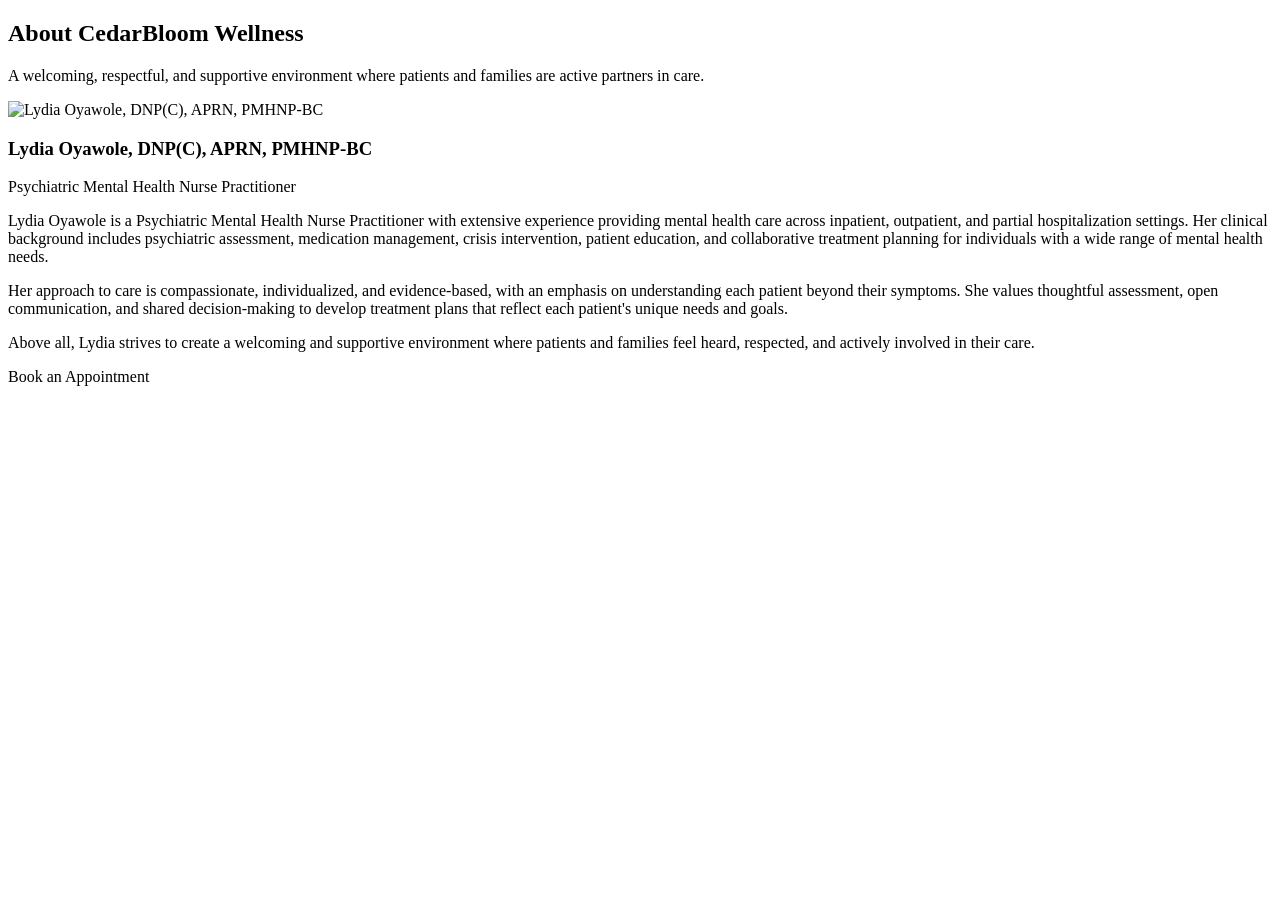
==== about.html @ a6589e0d "Add files via upload" ====
<!DOCTYPE html>
<html lang="en">
<head>
<meta charset="UTF-8">
<meta name="viewport" content="width=device-width, initial-scale=1">
<title>About | CedarBloom Wellness</title>
<meta name="description" content="Meet Lydia Oyawole, DNP(C), APRN, PMHNP-BC, psychiatric mental health nurse practitioner at CedarBloom Wellness.">
<link rel="icon" href="assets/favicon.ico?v=5" sizes="any">
<link rel="icon" type="image/png" sizes="32x32" href="assets/favicon-32.png?v=5">
<link rel="apple-touch-icon" href="assets/apple-touch-icon.png?v=5">
<link rel="preload" as="image" href="assets/logo-full.png">
<link rel="stylesheet" href="css/style.css?v=5">
</head>
<body>
<div id="site-header"></div>
<script src="js/script.js?v=5"></script>

<main>
<section>
  <div class="wrap">
    <h2 class="section-title">About CedarBloom Wellness</h2>
    <p class="section-sub">A welcoming, respectful, and supportive environment where patients and families are active partners in care.</p>
    <div class="provider big">
      <img class="photo" src="assets/lydia.jpg" alt="Lydia Oyawole, DNP(C), APRN, PMHNP-BC">
      <div class="bio">
        <h3>Lydia Oyawole, DNP(C), APRN, PMHNP-BC</h3>
        <div class="role">Psychiatric Mental Health Nurse Practitioner</div>
        <p>Lydia Oyawole is a Psychiatric Mental Health Nurse Practitioner with extensive experience providing mental health care across inpatient, outpatient, and partial hospitalization settings. Her clinical background includes psychiatric assessment, medication management, crisis intervention, patient education, and collaborative treatment planning for individuals with a wide range of mental health needs.</p>
        <p>Her approach to care is compassionate, individualized, and evidence-based, with an emphasis on understanding each patient beyond their symptoms. She values thoughtful assessment, open communication, and shared decision-making to develop treatment plans that reflect each patient's unique needs and goals.</p>
        <p>Above all, Lydia strives to create a welcoming and supportive environment where patients and families feel heard, respected, and actively involved in their care.</p>
        <a class="cta" data-link="book">Book an Appointment</a>
      </div>
    </div>
  </div>
</section>
</main>

<div id="site-footer"></div>
</body>
</html>
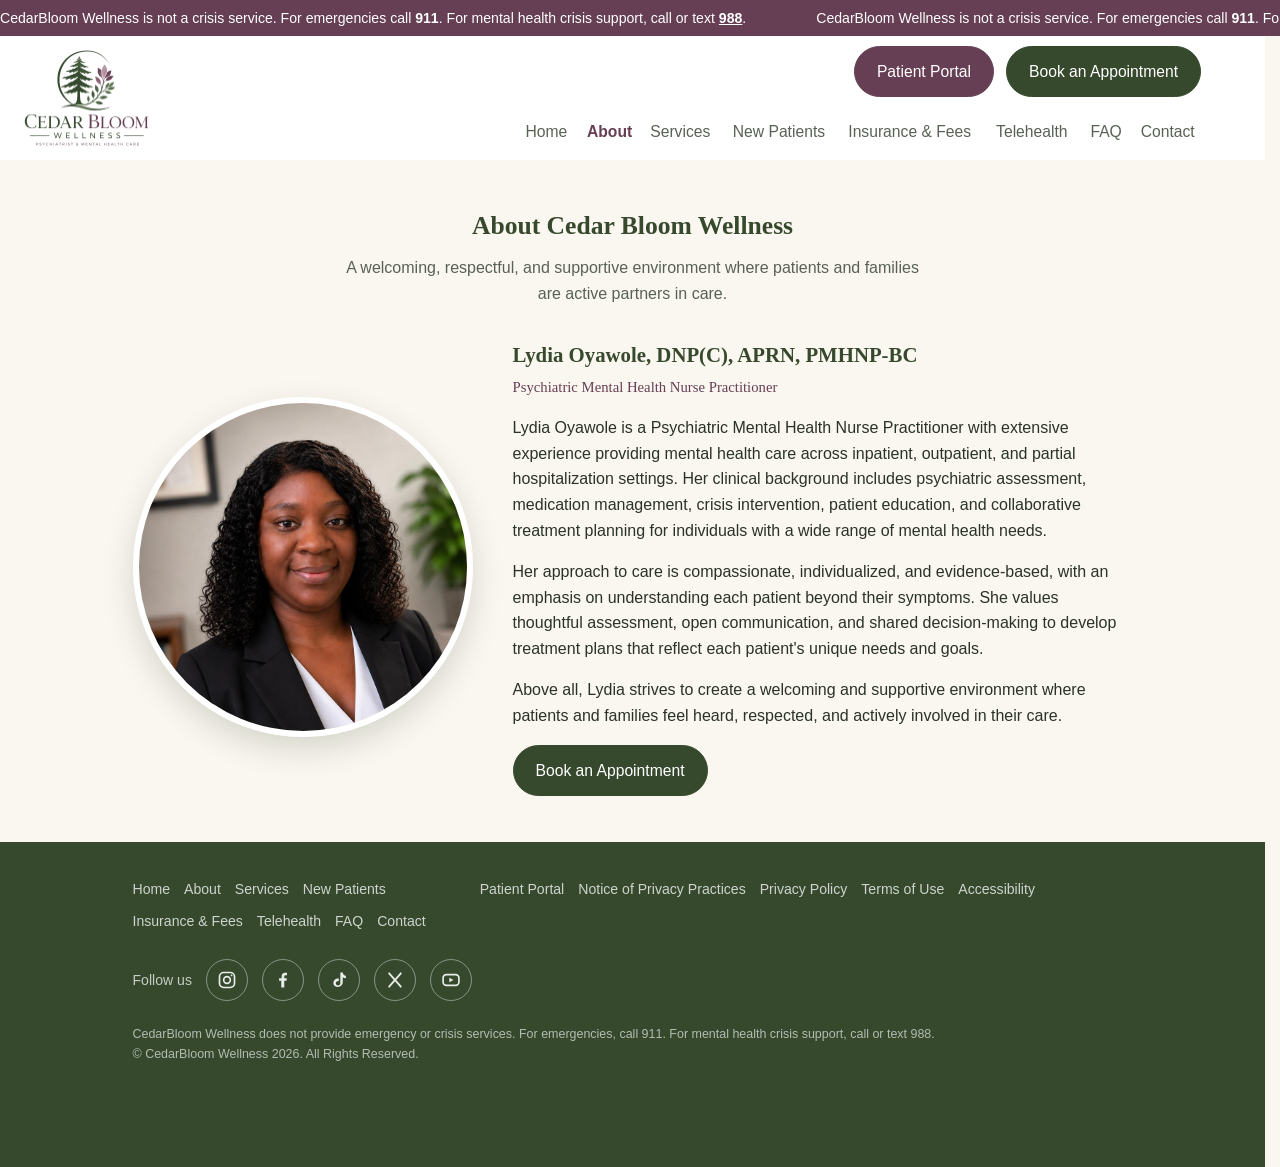
==== commit e59621eb: "Fix title and meta description for Cedar Bloom" ====
--- a/about.html
+++ b/about.html
@@ -3,22 +3,22 @@
 <head>
 <meta charset="UTF-8">
 <meta name="viewport" content="width=device-width, initial-scale=1">
-<title>About | CedarBloom Wellness</title>
-<meta name="description" content="Meet Lydia Oyawole, DNP(C), APRN, PMHNP-BC, psychiatric mental health nurse practitioner at CedarBloom Wellness.">
+<title>About | Cedar Bloom Wellness</title>
+<meta name="description" content="Meet Lydia Oyawole, DNP(C), APRN, PMHNP-BC, psychiatric mental health nurse practitioner at Cedar Bloom Wellness.">
 <link rel="icon" href="assets/favicon.ico?v=5" sizes="any">
 <link rel="icon" type="image/png" sizes="32x32" href="assets/favicon-32.png?v=5">
 <link rel="apple-touch-icon" href="assets/apple-touch-icon.png?v=5">
 <link rel="preload" as="image" href="assets/logo-full.png">
-<link rel="stylesheet" href="css/style.css?v=5">
+<link rel="stylesheet" href="css/style.css?v=7">
 </head>
 <body>
 <div id="site-header"></div>
-<script src="js/script.js?v=5"></script>
+<script src="js/script.js?v=7"></script>
 
 <main>
 <section>
   <div class="wrap">
-    <h2 class="section-title">About CedarBloom Wellness</h2>
+    <h2 class="section-title">About Cedar Bloom Wellness</h2>
     <p class="section-sub">A welcoming, respectful, and supportive environment where patients and families are active partners in care.</p>
     <div class="provider big">
       <img class="photo" src="assets/lydia.jpg" alt="Lydia Oyawole, DNP(C), APRN, PMHNP-BC">
--- a/css/style.css
+++ b/css/style.css
@@ -0,0 +1,277 @@
+/* ===== CedarBloom Wellness | main stylesheet ===== */
+:root{
+  --green-dark:#36492d; --green:#576f4b; --sage:#a9bb9d; --plum:#663f54; --plum-light:#b793a5;
+  --cream:#faf6f0; --paper:#fff; --ink:#2a3328; --ink-soft:#586254; --line:#e3dfd6; --radius:14px;
+  --serif:Georgia,'Iowan Old Style',serif;
+  --sans:-apple-system,BlinkMacSystemFont,'Segoe UI',Roboto,sans-serif;
+}
+*{box-sizing:border-box}
+html{scroll-behavior:smooth}
+body{margin:0;background:var(--cream);color:var(--ink);font-family:var(--serif);line-height:1.6}
+img{max-width:100%;display:block}
+h1,h2,h3{font-family:var(--serif)}
+p,li,a,button,dt,dd{font-family:var(--sans)}
+a{color:var(--green-dark)}
+.wrap{max-width:1040px;margin:0 auto;padding:0 20px}
+.center{text-align:center}
+
+/* ----- buttons ----- */
+.cta{display:inline-block;background:var(--green-dark);color:#fff!important;padding:12px 22px;border-radius:30px;font-size:.98rem;font-weight:500;text-decoration:none;white-space:nowrap;cursor:pointer;border:1px solid var(--green-dark);font-family:var(--sans);transition:transform .15s,box-shadow .15s}
+.cta:hover{transform:translateY(-1px);box-shadow:0 6px 16px rgba(54,73,45,.25)}
+.cta.plum{background:var(--plum);border-color:var(--plum)}
+.cta.outline{background:transparent;color:var(--green-dark)!important}
+.hero-ctas{display:flex;gap:14px;justify-content:center;flex-wrap:wrap;margin-bottom:18px}
+.hero-ctas.left{justify-content:flex-start}
+
+/* ----- crisis ticker (fixed on every page) + headers ----- */
+#site-header{padding-top:36px}
+.ticker{position:fixed;top:0;left:0;right:0;z-index:130;height:36px;background:var(--plum);color:#fff;overflow:hidden;white-space:nowrap;font-family:var(--sans);font-size:.88rem;font-weight:500;line-height:36px}
+.ticker-track{display:flex;width:max-content;animation:tickerLR 50s linear infinite}
+.ticker{cursor:pointer}
+.ticker:hover .ticker-track,.ticker.paused .ticker-track{animation-play-state:paused}
+.tick-group{display:flex;flex-shrink:0}
+.tick{padding:0 70px 0 0}
+.tick a{color:#fff;text-decoration:underline}
+@keyframes tickerLR{from{transform:translateX(-50%)}to{transform:translateX(0)}}
+
+/* Full header: sits in the page and scrolls away. It never changes size, so it cannot jitter. */
+header.site{position:relative;z-index:110;background:var(--paper)}
+/* Slim header: slides in from the top after the full header has scrolled out of view. */
+header.mini{position:fixed;top:36px;left:0;right:0;z-index:120;background:var(--paper);box-shadow:0 8px 24px rgba(54,73,45,.12);transform:translateY(-150%);visibility:hidden;transition:transform .3s ease,visibility 0s linear .3s}
+header.mini.show{transform:translateY(0);visibility:visible;transition-delay:0s}
+
+.nav{max-width:1320px;margin:0 auto;display:flex;align-items:center;justify-content:space-between;gap:28px;padding:10px 24px}
+header.mini .nav{padding:6px 24px}
+.brand{display:block;flex-shrink:0}
+.logo-img{height:56px;width:auto}
+header.site .logo-img{height:96px}
+body.home header.site .logo-img{height:280px}
+.nav-right{display:flex;flex-direction:column;align-items:flex-end;gap:16px}
+.nav-actions{display:flex;gap:12px}
+nav.links{display:flex;gap:24px;align-items:center}
+nav.links a{font-size:1.08rem;font-weight:500;text-decoration:none;color:var(--ink-soft);padding:6px 2px}
+nav.links a:hover{color:var(--green-dark)}
+nav.links a.active{color:var(--plum);font-weight:700}
+header.mini .nav-right{flex-direction:row;align-items:center;gap:22px}
+header.mini nav.links{order:1;gap:20px}
+header.mini nav.links a{font-size:1rem}
+header.mini .nav-actions{order:2}
+@media(min-width:1200px) and (max-width:1349px){nav.links,header.mini nav.links{gap:14px}nav.links a{font-size:.98rem}}
+.menu-btn{display:none;background:none;border:none;font-size:2rem;line-height:1;color:var(--green-dark);cursor:pointer;padding:6px 10px}
+
+@media(max-width:1199px){
+  .menu-btn{display:block}
+  header.site .logo-img{height:64px}
+  body.home header.site .logo-img{height:150px}
+  header.mini .logo-img{height:46px}
+  .nav-right,header.mini .nav-right{display:none;position:absolute;top:100%;left:0;right:0;background:var(--paper);padding:18px 24px 24px;align-items:stretch;flex-direction:column;gap:16px;box-shadow:0 14px 24px rgba(40,48,36,.12);max-height:calc(100vh - 150px);overflow:auto}
+  .nav-right.open,header.mini .nav-right.open{display:flex}
+  nav.links,header.mini nav.links{flex-direction:column;align-items:flex-start;gap:2px;order:0}
+  nav.links a,header.mini nav.links a{font-size:1.15rem;padding:10px 0}
+  .nav-actions,header.mini .nav-actions{order:2;flex-direction:column}
+  .nav-actions .cta{text-align:center}
+}
+
+/* ----- home hero: big headline under the logo, pictures on both sides ----- */
+.hero{padding:14px 0 56px;background:linear-gradient(180deg,var(--paper),var(--cream))}
+.hero-top{max-width:1240px;margin:0 auto;padding:0 24px;text-align:center}
+.hero-top h1{text-wrap:balance;font-size:clamp(1.9rem,3.1vw,2.9rem);line-height:1.2;color:var(--green-dark);margin:0 0 16px}
+.hero-top .lead{text-wrap:balance;font-size:clamp(1.1rem,1.55vw,1.4rem);line-height:1.55;max-width:1180px;margin:0 auto 34px;color:var(--ink-soft)}
+.hero-grid{max-width:1320px;margin:0 auto;padding:0 24px;display:grid;grid-template-columns:250px minmax(0,1fr) 250px;gap:36px;align-items:stretch}
+.hero-center{text-align:center;display:flex;flex-direction:column;justify-content:center}
+.hero .cta{padding:16px 36px;font-size:1.15rem}
+.hero .hero-ctas{gap:18px;margin-bottom:24px}
+.tag{font-size:1.25rem;font-weight:600;color:var(--green-dark);margin:0 0 28px;letter-spacing:.2px}
+.hero-center p.more{font-size:clamp(1.05rem,1.4vw,1.28rem);line-height:1.6;color:var(--ink-soft);margin:0 0 14px}
+.hero-side{display:flex;flex-direction:column;justify-content:space-between;gap:24px}
+.ph{margin:0;aspect-ratio:4/3;overflow:hidden;border-radius:28px 28px 28px 8px;box-shadow:0 14px 34px rgba(54,73,45,.18)}
+.hero-side.right .ph{border-radius:8px 28px 28px 28px}
+.ph img{width:100%;height:100%;object-fit:cover}
+@media(max-width:1150px){.hero-grid{grid-template-columns:190px minmax(0,1fr) 190px;gap:24px}}
+@media(max-width:900px){
+  .hero-grid{grid-template-columns:1fr;gap:22px}
+  .hero-center{order:-1}
+  .hero-side{flex-direction:row}
+  .hero-side .ph{flex:1}
+  .hero .cta{padding:14px 26px;font-size:1.05rem}
+}
+
+/* ----- sections ----- */
+section{padding:46px 0}
+section.alt{background:var(--paper)}
+h2.section-title{color:var(--green-dark);font-size:1.6rem;text-align:center;margin:0 0 8px}
+p.section-sub{text-align:center;color:var(--ink-soft);max-width:600px;margin:0 auto 32px}
+p.section-sub.left{text-align:left;max-width:none}
+.grid{display:grid;grid-template-columns:repeat(auto-fit,minmax(230px,1fr));gap:22px}
+.card{background:var(--paper);border:1px solid var(--line);border-radius:var(--radius);padding:22px}
+.card h3{margin:0 0 8px;color:var(--green-dark);font-size:1.05rem}
+.card p{margin:0;color:var(--ink-soft);font-size:.94rem}
+.fine{font-size:.85rem;color:var(--ink-soft);margin:10px 0 0!important}
+.crisis-note{background:var(--paper);border:1px solid var(--line);border-left:4px solid var(--plum);border-radius:var(--radius);padding:16px 20px;font-family:var(--sans);font-size:.88rem;color:var(--ink-soft)}
+.crisis-note strong{color:var(--ink)}
+.plain{margin:8px 0 0;padding-left:18px;color:var(--ink-soft);font-size:.94rem}
+
+/* ----- picture backgrounds (slideshow or single picture) ----- */
+.photo-section{position:relative;isolation:isolate;overflow:clip;padding:0}
+.photo-inner{padding:76px 0}
+.bg-slides{position:sticky;top:0;height:100vh;margin-bottom:-100vh;z-index:-2;overflow:hidden}
+.bg-slides span{position:absolute;inset:0;background-size:cover;background-position:center;opacity:0;transform:scale(1);transition:opacity 1.6s ease,transform 9s ease-out}
+.bg-slides span.on{opacity:1;transform:scale(1)}
+.bg-slides:not(.ready) span:first-child{opacity:1}
+.photo-section::after{content:"";position:absolute;inset:0;z-index:-1;background:rgba(250,246,240,.22)}
+.photo-section .card{background:rgba(255,255,255,.94)}
+.plate{display:inline-block;background:rgba(255,255,255,.93);padding:16px 30px;border-radius:18px;box-shadow:0 10px 28px rgba(54,73,45,.12);margin-bottom:34px}
+.plate h2.section-title{margin:0 0 6px}
+.plate p.section-sub{margin:0 auto}
+.panel{background:rgba(255,255,255,.94);border-radius:20px;padding:34px;box-shadow:0 14px 34px rgba(54,73,45,.14)}
+@media(prefers-reduced-motion:reduce){.bg-slides span{transform:none!important}}
+
+/* ----- provider ----- */
+.provider{display:flex;gap:40px;align-items:center;flex-wrap:wrap}
+.provider .photo{width:240px;height:240px;border-radius:50%;object-fit:cover;object-position:50% 25%;border:6px solid #fff;box-shadow:0 12px 30px rgba(54,73,45,.18);flex-shrink:0}
+.provider.big .photo{width:340px;height:340px}
+.provider .bio{flex:1;min-width:260px}
+.provider h3{color:var(--green-dark);margin:0 0 4px;font-size:1.3rem}
+.provider .role{color:var(--plum);font-size:.92rem;margin-bottom:12px}
+@media(max-width:760px){.provider{flex-direction:column;text-align:center}.provider.big .photo{width:260px;height:260px}}
+
+/* ----- conditions, steps ----- */
+.pill-list{display:flex;flex-wrap:wrap;gap:10px}
+.pill{background:var(--sage);color:var(--green-dark);padding:8px 16px;border-radius:30px;font-size:.88rem;font-family:var(--sans)}
+.steps{display:flex;flex-direction:column;gap:18px}
+.step{display:flex;gap:16px;align-items:flex-start}
+.step .num{width:36px;height:36px;border-radius:50%;background:var(--green-dark);color:#fff;display:flex;align-items:center;justify-content:center;flex-shrink:0;font-family:var(--sans);font-size:.92rem}
+.step h3{margin:0 0 4px;color:var(--green-dark);font-size:1.02rem}
+.step p{margin:0;color:var(--ink-soft);font-size:.94rem}
+
+/* ----- insurance and payments ----- */
+.ins-grid{display:grid;grid-template-columns:repeat(auto-fit,minmax(260px,1fr));gap:20px}
+.ins-grid .card ul{margin:8px 0 0;padding-left:18px;color:var(--ink-soft);font-size:.92rem}
+.ins-grid .card{display:flex;flex-direction:column}
+.ins-grid .card .cta{align-self:flex-start;margin-top:auto}
+.ins-grid .card ul.pay-list{padding-left:0;margin:16px 0 36px}
+.fee-row{display:flex;justify-content:space-between;border-bottom:1px solid var(--line);padding:10px 0;font-size:.94rem}
+.pay-list{list-style:none;margin:16px 0 40px;padding:0;display:grid;gap:12px}
+.pay-list li{display:flex;align-items:center;gap:14px;font-size:1rem;color:var(--ink)}
+.pay-list img{height:44px;width:auto;border-radius:10px}
+.pay-ico{width:44px;height:44px;border-radius:10px;background:var(--cream);display:grid;place-items:center;color:var(--green-dark);flex-shrink:0}
+
+/* ----- FAQ ----- */
+.faq-item{border-bottom:1px solid var(--line)}
+.faq-q{width:100%;text-align:left;background:none;border:none;padding:16px 4px;font-size:1.02rem;color:var(--ink);cursor:pointer;display:flex;justify-content:space-between;gap:12px;font-family:var(--serif)}
+.faq-a{max-height:0;overflow:hidden;transition:max-height .25s ease;color:var(--ink-soft);font-size:.94rem}
+.faq-a p{padding:0 4px 16px;margin:0}
+.faq-item.open .faq-a{max-height:320px}
+.faq-item.open .chev{transform:rotate(45deg)}
+.chev{transition:transform .2s;color:var(--plum);font-weight:300;font-size:1.3rem;line-height:1}
+
+/* ----- contact page ----- */
+.contact-hero{padding:60px 0 110px;text-align:center;color:#fff;background:linear-gradient(135deg,var(--green-dark),var(--green) 55%,var(--plum))}
+.contact-hero h1{font-size:2.5rem;margin:14px 0 10px;color:#fff}
+.contact-hero p{max-width:560px;margin:0 auto 24px;color:#fff;opacity:.93}
+.contact-hero .cta{background:#fff;color:var(--green-dark)!important;border-color:#fff}
+.contact-hero .cta.outline{background:transparent;color:#fff!important;border-color:#fff}
+.badge{display:inline-flex;align-items:center;gap:9px;background:rgba(255,255,255,.16);border:1px solid rgba(255,255,255,.35);padding:8px 18px;border-radius:30px;font:600 .88rem var(--sans)}
+.badge::before{content:"";width:9px;height:9px;border-radius:50%;background:#e7c36f}
+.badge.is-open::before{background:#7fe3a1;animation:pulse 2s infinite}
+@keyframes pulse{0%{box-shadow:0 0 0 0 rgba(127,227,161,.7)}100%{box-shadow:0 0 0 10px rgba(127,227,161,0)}}
+.contact-body{padding-top:0}
+.info-grid{display:grid;grid-template-columns:repeat(auto-fit,minmax(230px,1fr));gap:20px;margin-top:-70px;position:relative}
+.info-card{background:#fff;border:1px solid var(--line);border-radius:18px;padding:26px;box-shadow:0 10px 30px rgba(54,73,45,.09);transition:transform .2s,box-shadow .2s;animation:rise .6s ease both}
+.info-card:nth-child(2){animation-delay:.08s}.info-card:nth-child(3){animation-delay:.16s}.info-card:nth-child(4){animation-delay:.24s}
+.info-card:hover{transform:translateY(-4px);box-shadow:0 16px 36px rgba(54,73,45,.14)}
+@keyframes rise{from{opacity:0;transform:translateY(16px)}}
+.ico{width:48px;height:48px;border-radius:14px;background:linear-gradient(135deg,var(--sage),#d4e3d8);display:grid;place-items:center;color:var(--green-dark);margin-bottom:14px}
+.info-card h3{margin:0 0 6px;color:var(--green-dark);font-size:1.1rem}
+.info-card p{margin:0;color:var(--ink-soft);font-size:.95rem}
+.info-card .big{font-size:1.05rem;font-weight:600;color:var(--ink);word-break:break-word;text-decoration:none}
+.info-card .big:hover{color:var(--plum)}
+.textlink{display:inline-block;margin-top:10px;font-size:.92rem;font-weight:600;color:var(--plum);text-decoration:none}
+.hours{list-style:none;padding:0;margin:0}
+.hours li{display:flex;justify-content:space-between;gap:10px;padding:7px 10px;border-radius:8px;font-size:.9rem;color:var(--ink-soft)}
+.hours li.today{background:rgba(155,179,161,.28);font-weight:600;color:var(--green-dark)}
+.contact-split{display:grid;grid-template-columns:1.4fr 1fr;gap:26px;margin-top:34px}
+.map-frame{border-radius:20px;overflow:hidden;border:1px solid var(--line);box-shadow:0 10px 30px rgba(54,73,45,.09);min-height:400px}
+.map-frame iframe{width:100%;height:100%;min-height:400px;border:0;display:block}
+.contact-panel{background:#fff;border:1px solid var(--line);border-radius:20px;padding:30px;box-shadow:0 10px 30px rgba(54,73,45,.09)}
+.contact-panel h3{margin:0 0 8px;color:var(--green-dark);font-size:1.3rem}
+.contact-panel .btns{display:flex;flex-direction:column;gap:12px;margin:18px 0}
+.contact-panel .btns .cta{text-align:center}
+@media(max-width:860px){.contact-split{grid-template-columns:1fr}}
+@media(prefers-reduced-motion:reduce){.info-card,.badge::before{animation:none}}
+
+/* ----- footer ----- */
+footer{background:var(--green-dark);color:#e8ede9;padding:36px 0 90px;font-family:var(--sans);font-size:.88rem}
+footer .wrap{max-width:1040px}
+footer .cols{display:flex;gap:40px;flex-wrap:wrap}
+footer a{color:#e8ede9;opacity:.85;text-decoration:none;margin-right:14px}
+footer a:hover{opacity:1;text-decoration:underline}
+.social{display:flex;align-items:center;gap:14px;margin-top:26px;flex-wrap:wrap}
+.social span{opacity:.8}
+.social a{margin:0;width:42px;height:42px;border-radius:50%;border:1px solid rgba(232,237,233,.45);display:grid;place-items:center;opacity:1;transition:background .15s}
+.social a:hover{background:rgba(255,255,255,.14);text-decoration:none}
+.social svg{width:20px;height:20px}
+footer .legal{margin-top:24px;opacity:.7;font-size:.78rem}
+.sticky-book{display:none;position:fixed;bottom:0;left:0;right:0;padding:10px 16px;background:var(--paper);border-top:1px solid var(--line);z-index:90}
+.sticky-book .cta{display:block;text-align:center}
+@media(max-width:760px){.sticky-book{display:block}body{padding-bottom:64px}}
+
+/* Contact page: keep each office-hours row on one line */
+.hours li{white-space:nowrap}
+@media(min-width:1000px){.info-grid{grid-template-columns:1fr 1fr 1fr 1.4fr}}
+@media(max-width:999px){.info-grid{grid-template-columns:repeat(2,1fr)}}
+@media(max-width:560px){.info-grid{grid-template-columns:1fr}}
+
+/* Contact page: bigger boxes */
+.contact-body .wrap{max-width:1200px}
+.info-card{padding:34px 30px;min-height:280px}
+.ico{width:60px;height:60px;border-radius:18px;margin-bottom:18px}
+.ico svg{width:28px;height:28px}
+.info-card h3{font-size:1.3rem;margin-bottom:10px}
+.info-card p{font-size:1.06rem}
+.info-card .big{font-size:1.15rem}
+.info-card .fine{font-size:.92rem}
+.textlink{font-size:1rem;margin-top:14px}
+.hours li{font-size:.95rem;padding:9px 10px}
+.map-frame,.map-frame iframe{min-height:460px}
+.contact-panel{padding:38px}
+.contact-panel h3{font-size:1.45rem}
+@media(min-width:1100px){.info-grid{grid-template-columns:1fr 1fr 1fr 1.25fr}}
+@media(max-width:1099px){.info-grid{grid-template-columns:repeat(2,1fr)}}
+@media(max-width:560px){.info-grid{grid-template-columns:1fr}.info-card{min-height:0}}
+
+/* ===== latest changes ===== */
+/* menu moved a little to the left on wide screens */
+@media(min-width:1200px){header.site .nav-right{margin-right:clamp(0px,calc((100vw - 1200px)*.5),100px)}}
+/* plum Patient Portal on the dark contact banner */
+.contact-hero .cta.plum{background:var(--plum);color:#fff!important;border-color:#fff}
+/* small button used inside text (FAQ answers) */
+.cta.sm{padding:6px 16px;font-size:.9rem;margin:2px 4px}
+/* Insurance: payment icons side by side, card button next to its icon */
+@media(min-width:1000px){.ins-grid{grid-template-columns:1fr 1fr 1.3fr}}
+.pay-icons{display:grid;grid-template-columns:repeat(2,max-content);justify-content:start;align-items:center;gap:18px 24px;margin:18px 0 28px}
+.pay-icons img{height:clamp(80px,9vw,116px);width:auto;border-radius:22px}
+.pay-card-row{display:flex;align-items:center;gap:14px}
+.pay-card-row .pay-ico{width:56px;height:56px;border-radius:14px}
+.pay-card-row .pay-ico svg{width:30px;height:30px}
+.ins-grid .card .pay-card-row .cta{margin-top:0;align-self:center}
+/* Telehealth: text on the left, rotating pictures on the right */
+.tele-grid{display:grid;grid-template-columns:1.1fr 1fr;gap:44px;align-items:center}
+.tele-text h2.section-title,.tele-text p.section-sub{text-align:left}
+.tele-text p.section-sub{max-width:none;margin:0 0 28px}
+.frame-slides{position:relative;aspect-ratio:5/4;border-radius:26px;overflow:hidden;box-shadow:0 18px 44px rgba(54,73,45,.22);background:var(--sage)}
+.frame-slides img{position:absolute;inset:0;width:100%;height:100%;object-fit:cover;opacity:0;transition:opacity 1.6s ease}
+.frame-slides img.on{opacity:1}
+.frame-slides:not(.ready) img:first-child{opacity:1}
+@media(max-width:900px){.tele-grid{grid-template-columns:1fr;gap:28px}}
+
+/* ===== steady page changes ===== */
+/* the scrollbar space is always reserved, so the page can never nudge sideways when it appears */
+html{background:var(--cream);overflow-y:scroll;scrollbar-gutter:stable}
+
+
+/* Keep navigation in place when the active label becomes bold. */
+nav.links a{display:block}
+nav.links a::before{content:attr(data-label);display:block;height:0;overflow:hidden;visibility:hidden;font-weight:700;white-space:nowrap;pointer-events:none}
+/* Never animate scroll restoration as a page opens. */
+@media(prefers-reduced-motion:reduce){header.mini{transition:none}}
